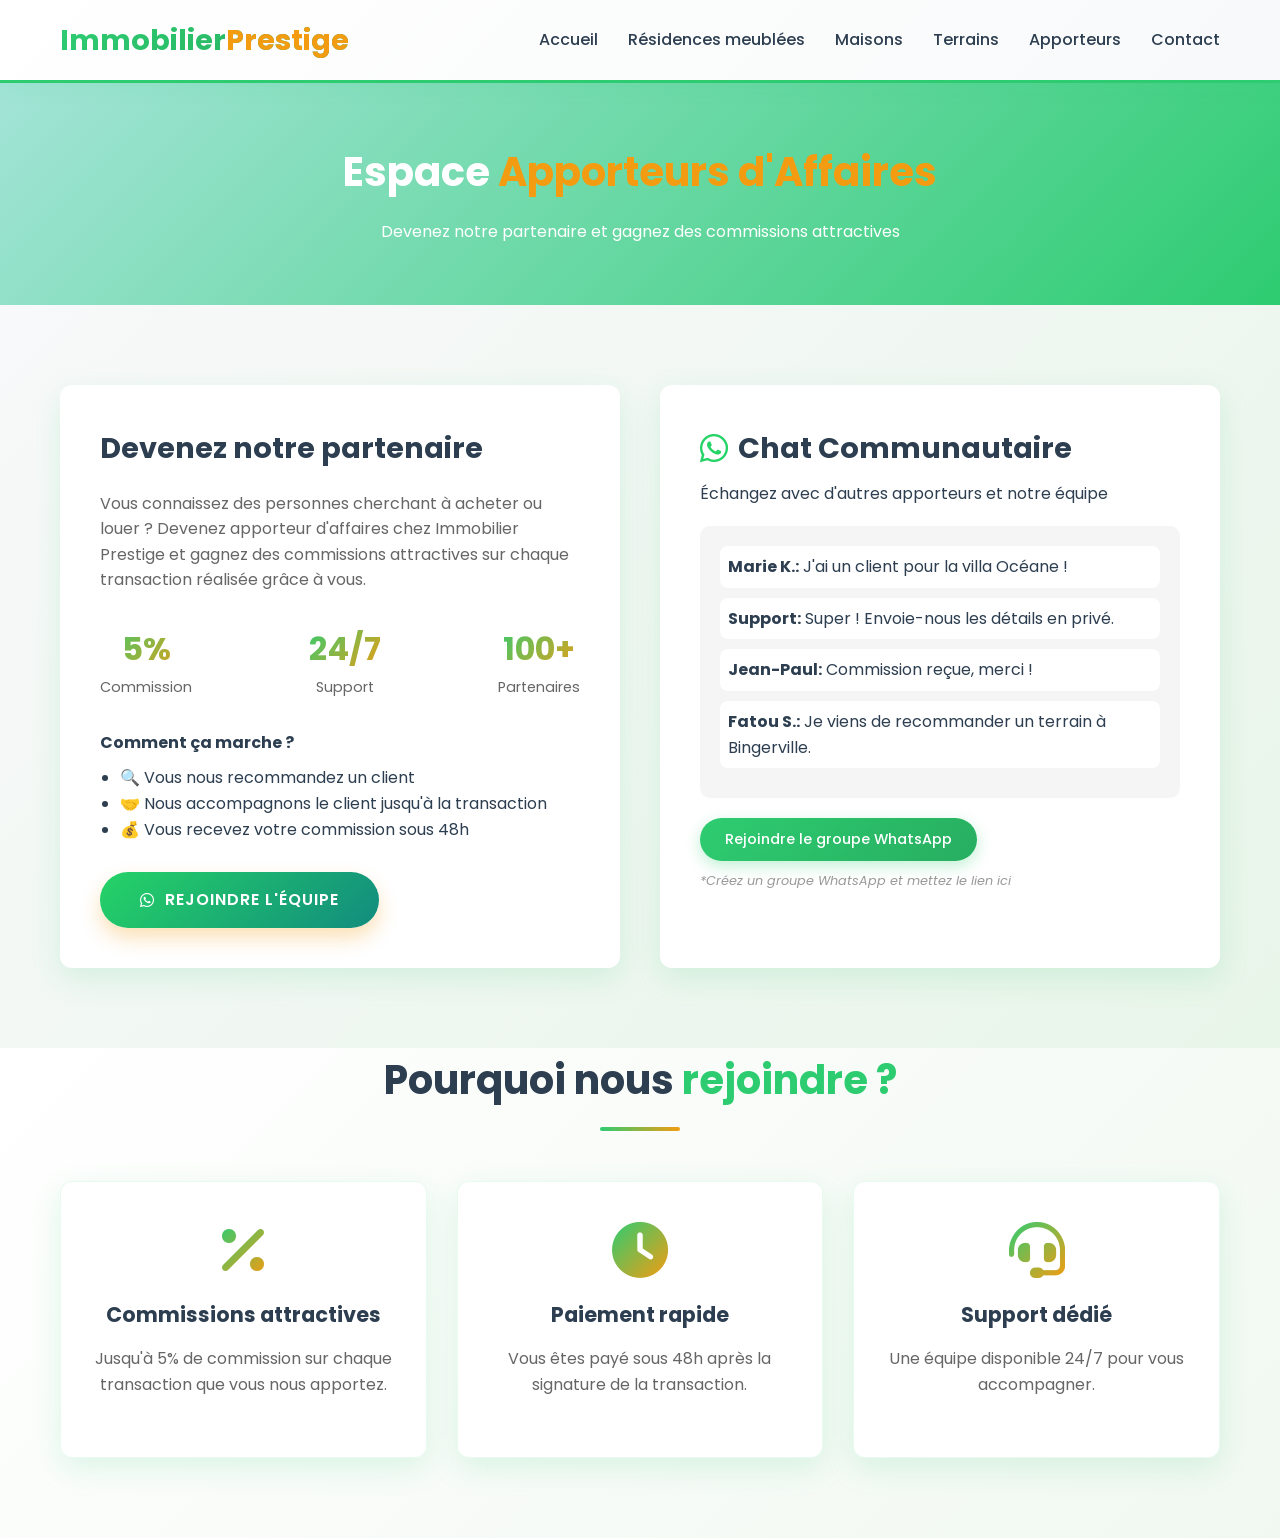
==== apporteurs.html @ 42602c22 "add all new change in github" ====
<!DOCTYPE html>
<html lang="fr">

<head>
    <meta charset="UTF-8">
    <meta name="viewport" content="width=device-width, initial-scale=1.0">
    <meta name="description"
        content="Devenez apporteur d'affaires chez Immobilier Prestige et gagnez des commissions attractives. Rejoignez notre réseau de partenaires.">
    <title>Apporteurs d'affaires - Immobilier Prestige</title>
    <link rel="stylesheet" href="style.css">
    <link href="https://fonts.googleapis.com/css2?family=Poppins:wght@300;400;500;600;700&display=swap"
        rel="stylesheet">
    <link rel="stylesheet" href="https://cdnjs.cloudflare.com/ajax/libs/font-awesome/6.0.0/css/all.min.css">
</head>

<body>
    <header>
        <div class="container">
            <div class="logo">
                <h1>Immobilier<span>Prestige</span></h1>
            </div>
            <nav>
                <ul>
                    <li><a href="index.html">Accueil</a></li>
                    <li><a href="residences.html">Résidences meublées</a></li>
                    <li><a href="maisons.html">Maisons</a></li>
                    <li><a href="terrains.html">Terrains</a></li>
                    <li><a href="apporteurs.html">Apporteurs</a></li>
                    <li><a href="contact.html">Contact</a></li>
                </ul>
            </nav>
            <div class="menu-toggle">
                <i class="fas fa-bars"></i>
            </div>
        </div>
    </header>

    <main>
        <!-- PAGE HEADER -->
        <section class="page-header">
            <div class="container">
                <h1>Espace <span>Apporteurs d'Affaires</span></h1>
                <p>Devenez notre partenaire et gagnez des commissions attractives</p>
            </div>
        </section>

        <!-- SECTION APPORTEURS -->
        <section class="business-section">
            <div class="container">
                <div class="business-content">
                    <div class="business-info">
                        <h3>Devenez notre partenaire</h3>
                        <p>Vous connaissez des personnes cherchant à acheter ou louer ? Devenez apporteur d'affaires
                            chez Immobilier Prestige et gagnez des commissions attractives sur chaque transaction
                            réalisée grâce à vous.</p>

                        <div class="stats-mini">
                            <div class="stat-mini">
                                <span class="stat-mini-number">5%</span>
                                <span class="stat-mini-label">Commission</span>
                            </div>
                            <div class="stat-mini">
                                <span class="stat-mini-number">24/7</span>
                                <span class="stat-mini-label">Support</span>
                            </div>
                            <div class="stat-mini">
                                <span class="stat-mini-number">100+</span>
                                <span class="stat-mini-label">Partenaires</span>
                            </div>
                        </div>

                        <h4 style="margin: 20px 0 10px;">Comment ça marche ?</h4>
                        <ul style="margin-bottom: 30px; padding-left: 20px;">
                            <li>🔍 Vous nous recommandez un client</li>
                            <li>🤝 Nous accompagnons le client jusqu'à la transaction</li>
                            <li>💰 Vous recevez votre commission sous 48h</li>
                        </ul>

                        <a href="https://wa.me/2250123456789?text=Bonjour%2C%20je%20souhaite%20devenir%20apporteur%20d'affaires%20chez%20Immobilier%20Prestige"
                            class="btn business-btn" target="_blank">
                            <i class="fab fa-whatsapp"></i> Rejoindre l'équipe
                        </a>
                    </div>

                    <div class="business-chat">
                        <h3><i class="fab fa-whatsapp"></i> Chat Communautaire</h3>
                        <p>Échangez avec d'autres apporteurs et notre équipe</p>
                        <div class="chat-preview">
                            <div class="chat-message">
                                <strong>Marie K.:</strong> J'ai un client pour la villa Océane !
                            </div>
                            <div class="chat-message">
                                <strong>Support:</strong> Super ! Envoie-nous les détails en privé.
                            </div>
                            <div class="chat-message">
                                <strong>Jean-Paul:</strong> Commission reçue, merci !
                            </div>
                            <div class="chat-message">
                                <strong>Fatou S.:</strong> Je viens de recommander un terrain à Bingerville.
                            </div>
                        </div>
                        <a href="https://chat.whatsapp.com/LIEN_DU_GROUPE" class="btn-small" target="_blank">
                            Rejoindre le groupe WhatsApp
                        </a>
                        <p class="chat-note">*Créez un groupe WhatsApp et mettez le lien ici</p>
                    </div>
                </div>
            </div>
        </section>

        <!-- SECTION POURQUOI NOUS REJOINDRE -->
        <section class="services" style="padding-top: 0;">
            <div class="container">
                <h2 class="section-title">Pourquoi nous <span>rejoindre ?</span></h2>
                <div class="services-grid">
                    <div class="service-card">
                        <i class="fas fa-percent"></i>
                        <h3>Commissions attractives</h3>
                        <p>Jusqu'à 5% de commission sur chaque transaction que vous nous apportez.</p>
                    </div>
                    <div class="service-card">
                        <i class="fas fa-clock"></i>
                        <h3>Paiement rapide</h3>
                        <p>Vous êtes payé sous 48h après la signature de la transaction.</p>
                    </div>
                    <div class="service-card">
                        <i class="fas fa-headset"></i>
                        <h3>Support dédié</h3>
                        <p>Une équipe disponible 24/7 pour vous accompagner.</p>
                    </div>
                </div>
            </div>
        </section>
---- style.css ----
/* ===== VARIABLES ===== */
:root {
    --primary-color: #2ecc71;
    --primary-dark: #27ae60;
    --primary-light: #a3e4d7;
    --secondary-color: #f39c12;
    --accent-color: #3498db;
    --text-dark: #2c3e50;
    --text-light: #ffffff;
    --gray-light: #ecf0f1;
    --gray: #bdc3c7;
    --shadow: 0 10px 30px rgba(46, 204, 113, 0.15);
    --shadow-hover: 0 15px 40px rgba(46, 204, 113, 0.25);
    --transition: all 0.3s cubic-bezier(0.25, 0.8, 0.25, 1);
    --border-radius: 12px;
    --border-radius-small: 8px;
}

/* ===== RESET ===== */
* {
    margin: 0;
    padding: 0;
    box-sizing: border-box;
}

body {
    font-family: 'Poppins', sans-serif;
    line-height: 1.6;
    color: var(--text-dark);
    background-color: #f9f9f9;
}

.container {
    max-width: 1200px;
    margin: 0 auto;
    padding: 0 20px;
}

/* ===== HEADER ===== */
header {
    background: linear-gradient(135deg, var(--text-light) 0%, #f8f9fa 100%);
    box-shadow: 0 2px 20px rgba(46, 204, 113, 0.1);
    position: fixed;
    width: 100%;
    top: 0;
    z-index: 1000;
    border-bottom: 3px solid var(--primary-color);
}

header .container {
    display: flex;
    justify-content: space-between;
    align-items: center;
    height: 80px;
}

.logo h1 {
    font-size: 1.8rem;
    font-weight: 700;
    background: linear-gradient(135deg, var(--primary-color) 0%, var(--primary-dark) 100%);
    -webkit-background-clip: text;
    background-clip: text;
    -webkit-text-fill-color: transparent;
    color: transparent;
}

.logo span {
    color: var(--secondary-color);
    background: none;
    -webkit-text-fill-color: var(--secondary-color);
}

nav ul {
    display: flex;
    list-style: none;
    gap: 30px;
}

nav a {
    text-decoration: none;
    color: var(--text-dark);
    font-weight: 500;
    transition: var(--transition);
    position: relative;
    padding: 5px 0;
}

nav a::after {
    content: '';
    position: absolute;
    bottom: 0;
    left: 0;
    width: 0;
    height: 2px;
    background: linear-gradient(90deg, var(--primary-color), var(--secondary-color));
    transition: var(--transition);
}

nav a:hover {
    color: var(--primary-color);
}

nav a:hover::after {
    width: 100%;
}

.menu-toggle {
    display: none;
    font-size: 1.5rem;
    cursor: pointer;
    color: var(--primary-color);
}

/* ===== PAGE HEADER ===== */
.page-header {
    background: linear-gradient(135deg, var(--primary-light), var(--primary-color));
    color: white;
    padding: 60px 0;
    text-align: center;
    margin-top: 80px;
}

.page-header h1 {
    font-size: 2.5rem;
    margin-bottom: 15px;
}

.page-header span {
    color: var(--secondary-color);
}

/* ===== HERO SECTION ===== */
.hero {
    background: linear-gradient(135deg, rgba(46, 204, 113, 0.9) 0%, rgba(39, 174, 96, 0.9) 100%), url('images/hero-bg.jpg');
    background-size: cover;
    background-position: center;
    background-attachment: fixed;
    height: 100vh;
    display: flex;
    align-items: center;
    text-align: center;
    color: var(--text-light);
    margin-top: 80px;
    position: relative;
    overflow: hidden;
}

.hero::before {
    content: '';
    position: absolute;
    top: 0;
    left: 0;
    right: 0;
    bottom: 0;
    background: url('data:image/svg+xml,<svg xmlns="http://www.w3.org/2000/svg" viewBox="0 0 100 100" opacity="0.1"><path d="M0 0 L100 100 M100 0 L0 100" stroke="white" stroke-width="1"/></svg>');
    animation: move 20s linear infinite;
}

@keyframes move {
    from {
        transform: translateX(-100%);
    }

    to {
        transform: translateX(100%);
    }
}

.hero-content {
    position: relative;
    z-index: 1;
    max-width: 800px;
    margin: 0 auto;
}

.hero-content h2 {
    font-size: 3.5rem;
    margin-bottom: 20px;
    text-shadow: 2px 2px 4px rgba(0, 0, 0, 0.2);
    animation: fadeInUp 1s ease;
}

.hero-content p {
    font-size: 1.3rem;
    margin-bottom: 30px;
    animation: fadeInUp 1s ease 0.2s both;
}

@keyframes fadeInUp {
    from {
        opacity: 0;
        transform: translateY(30px);
    }

    to {
        opacity: 1;
        transform: translateY(0);
    }
}

.btn {
    display: inline-block;
    padding: 15px 40px;
    background: linear-gradient(135deg, var(--secondary-color) 0%, #e67e22 100%);
    color: var(--text-light);
    text-decoration: none;
    border-radius: 50px;
    transition: var(--transition);
    border: none;
    cursor: pointer;
    font-weight: 600;
    text-transform: uppercase;
    letter-spacing: 1px;
    box-shadow: 0 10px 20px rgba(243, 156, 18, 0.3);
}

.btn:hover {
    background: linear-gradient(135deg, #e67e22 0%, var(--secondary-color) 100%);
    transform: translateY(-3px);
    box-shadow: 0 15px 30px rgba(243, 156, 18, 0.4);
}

.btn-small {
    display: inline-block;
    padding: 10px 25px;
    background: linear-gradient(135deg, var(--primary-color) 0%, var(--primary-dark) 100%);
    color: var(--text-light);
    text-decoration: none;
    border-radius: 25px;
    font-size: 0.9rem;
    transition: var(--transition);
    font-weight: 500;
    box-shadow: 0 5px 15px rgba(46, 204, 113, 0.3);
}

.btn-small:hover {
    background: linear-gradient(135deg, var(--primary-dark) 0%, var(--primary-color) 100%);
    transform: translateY(-2px);
    box-shadow: 0 8px 20px rgba(46, 204, 113, 0.4);
}

.text-center {
    text-align: center;
}

/* ===== SECTIONS ===== */
section {
    padding: 80px 0;
}

.section-title {
    text-align: center;
    font-size: 2.5rem;
    margin-bottom: 50px;
    position: relative;
    color: var(--text-dark);
    font-weight: 700;
}

.section-title span {
    color: var(--primary-color);
}

.section-title::after {
    content: '';
    display: block;
    width: 80px;
    height: 4px;
    background: linear-gradient(90deg, var(--primary-color), var(--secondary-color));
    margin: 15px auto 0;
    border-radius: 2px;
}

/* ===== SERVICES ===== */
.services {
    background: linear-gradient(135deg, var(--text-light) 0%, #f1f8f1 100%);
}

.services-grid {
    display: grid;
    grid-template-columns: repeat(3, 1fr);
    gap: 30px;
}

.service-card {
    background: linear-gradient(135deg, var(--text-light) 0%, #ffffff 100%);
    padding: 40px 30px;
    text-align: center;
    border-radius: var(--border-radius);
    box-shadow: var(--shadow);
    transition: var(--transition);
    position: relative;
    overflow: hidden;
    border: 1px solid rgba(46, 204, 113, 0.1);
}

.service-card::before {
    content: '';
    position: absolute;
    top: 0;
    left: 0;
    right: 0;
    height: 5px;
    background: linear-gradient(90deg, var(--primary-color), var(--secondary-color));
    transform: scaleX(0);
    transition: var(--transition);
}

.service-card:hover {
    transform: translateY(-15px);
    box-shadow: var(--shadow-hover);
}

.service-card:hover::before {
    transform: scaleX(1);
}

.service-card i {
    font-size: 3.5rem;
    background: linear-gradient(135deg, var(--primary-color), var(--secondary-color));
    -webkit-background-clip: text;
    background-clip: text;
    -webkit-text-fill-color: transparent;
    color: transparent;
    margin-bottom: 20px;
    animation: pulse 2s infinite;
}

@keyframes pulse {
    0% {
        transform: scale(1);
    }

    50% {
        transform: scale(1.05);
    }

    100% {
        transform: scale(1);
    }
}

.service-card h3 {
    margin-bottom: 15px;
    color: var(--text-dark);
    font-size: 1.3rem;
}

.service-card p {
    color: #666;
    margin-bottom: 20px;
}

/* ===== PROPERTIES ===== */
.properties-grid {
    display: grid;
    grid-template-columns: repeat(3, 1fr);
    gap: 30px;
}

.property-card {
    background: linear-gradient(135deg, var(--text-light) 0%, #ffffff 100%);
    border-radius: var(--border-radius);
    overflow: hidden;
    box-shadow: var(--shadow);
    transition: var(--transition);
    position: relative;
    border: 1px solid rgba(46, 204, 113, 0.1);
}

.property-card:hover {
    transform: translateY(-10px);
    box-shadow: var(--shadow-hover);
}

.property-card img {
    width: 100%;
    height: 220px;
    object-fit: cover;
    transition: var(--transition);
}

.property-card:hover img {
    transform: scale(1.05);
}

.property-badge {
    position: absolute;
    top: 15px;
    right: 15px;
    background: linear-gradient(135deg, var(--secondary-color), #e67e22);
    color: var(--text-light);
    padding: 5px 15px;
    border-radius: 25px;
    font-size: 0.9rem;
    font-weight: 600;
    z-index: 1;
}

.property-info {
    padding: 25px;
    position: relative;
}

.property-info h3 {
    margin-bottom: 10px;
    color: var(--text-dark);
    font-size: 1.3rem;
    font-weight: 600;
}

.property-info .location {
    color: var(--primary-color);
    margin-bottom: 10px;
    font-size: 0.95rem;
}

.property-info .location i {
    margin-right: 5px;
}

.property-info .price {
    font-size: 1.5rem;
    font-weight: 700;
    background: linear-gradient(135deg, var(--primary-color), var(--primary-dark));
    -webkit-background-clip: text;
    background-clip: text;
    -webkit-text-fill-color: transparent;
    color: transparent;
    margin-bottom: 10px;
}

.property-info .price span {
    font-size: 0.9rem;
    color: var(--text-dark);
    background: none;
    -webkit-text-fill-color: var(--text-dark);
}

.property-info .description {
    margin-bottom: 20px;
    color: #666;
    font-size: 0.95rem;
}

/* Bouton de réservation */
.btn-reservation {
    background: linear-gradient(135deg, var(--primary-color), var(--primary-dark));
    color: white;
    border: none;
    padding: 10px 20px;
    border-radius: 5px;
    cursor: pointer;
    font-weight: 600;
    margin-bottom: 10px;
    width: 100%;
    transition: var(--transition);
    display: flex;
    align-items: center;
    justify-content: center;
    gap: 8px;
}

.btn-reservation:hover {
    background: linear-gradient(135deg, var(--primary-dark), var(--primary-color));
    transform: translateY(-2px);
}

/* ===== BUSINESS SECTION ===== */
.business-section {
    background: linear-gradient(135deg, #f8f9fa 0%, #e8f5e9 100%);
    padding: 80px 0;
}

.business-content {
    display: grid;
    grid-template-columns: 1fr 1fr;
    gap: 40px;
}

.business-info {
    background: white;
    padding: 40px;
    border-radius: var(--border-radius);
    box-shadow: var(--shadow);
}

.business-info h3 {
    font-size: 1.8rem;
    margin-bottom: 20px;
    color: var(--text-dark);
}

.business-info p {
    margin-bottom: 30px;
    color: #666;
}

.stats-mini {
    display: flex;
    justify-content: space-between;
    margin: 30px 0;
}

.stat-mini {
    text-align: center;
}

.stat-mini-number {
    display: block;
    font-size: 2rem;
    font-weight: 700;
    background: linear-gradient(135deg, var(--primary-color), var(--secondary-color));
    -webkit-background-clip: text;
    background-clip: text;
    -webkit-text-fill-color: transparent;
    color: transparent;
}

.stat-mini-label {
    font-size: 0.9rem;
    color: #666;
}

.business-btn {
    display: inline-flex;
    align-items: center;
    gap: 10px;
    background: linear-gradient(135deg, #25D366, #128C7E);
}

.business-btn:hover {
    background: linear-gradient(135deg, #128C7E, #25D366);
}

.business-chat {
    background: white;
    padding: 40px;
    border-radius: var(--border-radius);
    box-shadow: var(--shadow);
}

.business-chat h3 {
    font-size: 1.8rem;
    margin-bottom: 10px;
    color: var(--text-dark);
    display: flex;
    align-items: center;
    gap: 10px;
}

.business-chat h3 i {
    color: #25D366;
    font-size: 2rem;
}

.chat-preview {
    background: #f5f5f5;
    border-radius: 10px;
    padding: 20px;
    margin: 20px 0;
}

.chat-message {
    margin-bottom: 10px;
    padding: 8px;
    background: white;
    border-radius: 8px;
}

.chat-note {
    font-size: 0.8rem;
    color: #999;
    margin-top: 10px;
    font-style: italic;
}

/* ===== CONTACT ===== */
.contact-section {
    background: linear-gradient(135deg, var(--primary-light) 0%, #d5f0e8 100%);
    padding: 80px 0;
    margin-top: 80px;
}

.contact-content {
    display: grid;
    grid-template-columns: 1fr 1fr;
    gap: 50px;
}

.contact-info {
    background: linear-gradient(135deg, var(--text-light) 0%, #ffffff 100%);
    padding: 40px;
    border-radius: var(--border-radius);
    box-shadow: var(--shadow);
    border: 1px solid rgba(46, 204, 113, 0.1);
}

.contact-info h3 {
    font-size: 1.8rem;
    margin-bottom: 25px;
    color: var(--text-dark);
    position: relative;
    display: inline-block;
}

.contact-info h3::after {
    content: '';
    position: absolute;
    bottom: -10px;
    left: 0;
    width: 60px;
    height: 3px;
    background: linear-gradient(90deg, var(--primary-color), var(--secondary-color));
    border-radius: 2px;
}

.contact-info p {
    margin-bottom: 20px;
    display: flex;
    align-items: center;
    gap: 15px;
    color: var(--text-dark);
}

.contact-info i {
    width: 40px;
    height: 40px;
    background: linear-gradient(135deg, var(--primary-light), #e8f5e9);
    color: var(--primary-color);
    border-radius: 50%;
    display: flex;
    align-items: center;
    justify-content: center;
    font-size: 1.2rem;
}

.social-media {
    margin-top: 30px;
    display: flex;
    gap: 15px;
}

.social-media a {
    display: flex;
    align-items: center;
    justify-content: center;
    width: 45px;
    height: 45px;
    background: linear-gradient(135deg, var(--primary-color), var(--primary-dark));
    color: var(--text-light);
    border-radius: 50%;
    transition: var(--transition);
    box-shadow: 0 5px 15px rgba(46, 204, 113, 0.3);
}

.social-media a:hover {
    background: linear-gradient(135deg, var(--secondary-color), #e67e22);
    transform: translateY(-5px) scale(1.1);
}

.contact-form {
    background: linear-gradient(135deg, var(--text-light) 0%, #ffffff 100%);
    padding: 40px;
    border-radius: var(--border-radius);
    box-shadow: var(--shadow);
    border: 1px solid rgba(46, 204, 113, 0.1);
}

.contact-form .form-group {
    margin-bottom: 20px;
}

.contact-form input,
.contact-form select,
.contact-form textarea {
    width: 100%;
    padding: 15px;
    border: 2px solid transparent;
    border-radius: var(--border-radius-small);
    font-family: inherit;
    background: linear-gradient(135deg, #f8f9fa 0%, #e9ecef 100%);
    transition: var(--transition);
}

.contact-form input:focus,
.contact-form select:focus,
.contact-form textarea:focus {
    outline: none;
    border-color: var(--primary-color);
    background: var(--text-light);
    box-shadow: 0 0 0 4px rgba(46, 204, 113, 0.1);
}

.contact-form button {
    width: 100%;
}

/* ===== FOOTER ===== */
footer {
    background: linear-gradient(135deg, #2c3e50 0%, #1a2632 100%);
    color: var(--text-light);
    padding: 80px 0 20px;
    position: relative;
}

footer::before {
    content: '';
    position: absolute;
    top: 0;
    left: 0;
    right: 0;
    height: 5px;
    background: linear-gradient(90deg, var(--primary-color), var(--secondary-color));
}

.footer-content {
    display: grid;
    grid-template-columns: 2fr 1fr 1.5fr;
    gap: 50px;
    margin-bottom: 50px;
}

.footer-about h3,
.footer-links h3,
.footer-newsletter h3 {
    margin-bottom: 25px;
    font-size: 1.3rem;
    position: relative;
    display: inline-block;
}

.footer-about h3::after,
.footer-links h3::after,
.footer-newsletter h3::after {
    content: '';
    position: absolute;
    bottom: -8px;
    left: 0;
    width: 40px;
    height: 2px;
    background: linear-gradient(90deg, var(--primary-color), var(--secondary-color));
    border-radius: 1px;
}

.footer-links ul {
    list-style: none;
}

.footer-links li {
    margin-bottom: 12px;
}

.footer-links a {
    color: var(--gray);
    text-decoration: none;
    transition: var(--transition);
    display: inline-block;
}

.footer-links a:hover {
    color: var(--primary-color);
    transform: translateX(5px);
}

.footer-newsletter form {
    display: flex;
    margin-top: 20px;
}

.footer-newsletter input {
    flex: 1;
    padding: 12px;
    border: none;
    border-radius: 25px 0 0 25px;
    background: rgba(255, 255, 255, 0.1);
    color: var(--text-light);
}

.footer-newsletter input::placeholder {
    color: rgba(255, 255, 255, 0.5);
}

.footer-newsletter button {
    padding: 12px 20px;
    background: linear-gradient(135deg, var(--primary-color), var(--primary-dark));
    color: var(--text-light);
    border: none;
    border-radius: 0 25px 25px 0;
    cursor: pointer;
    transition: var(--transition);
}

.footer-newsletter button:hover {
    background: linear-gradient(135deg, var(--secondary-color), #e67e22);
}

.footer-bottom {
    text-align: center;
    padding-top: 30px;
    border-top: 1px solid rgba(255, 255, 255, 0.1);
    color: var(--gray);
    font-size: 0.95rem;
}

/* ===== BOUTON WHATSAPP FLOTTANT ===== */
.whatsapp-float {
    position: fixed;
    bottom: 30px;
    right: 30px;
    background: linear-gradient(135deg, #25D366, #128C7E);
    color: white;
    padding: 15px 25px;
    border-radius: 50px;
    text-decoration: none;
    display: flex;
    align-items: center;
    gap: 10px;
    box-shadow: 0 10px 25px rgba(37, 211, 102, 0.4);
    z-index: 1000;
    transition: var(--transition);
    font-weight: 600;
}

.whatsapp-float i {
    font-size: 1.8rem;
}

.whatsapp-float:hover {
    transform: translateY(-5px) scale(1.05);
    box-shadow: 0 15px 35px rgba(37, 211, 102, 0.6);
    background: linear-gradient(135deg, #128C7E, #25D366);
}

/* ===== MODAL DE PAIEMENT ===== */
.modal {
    display: none;
    position: fixed;
    z-index: 2000;
    left: 0;
    top: 0;
    width: 100%;
    height: 100%;
    background-color: rgba(0, 0, 0, 0.5);
    overflow: auto;
}

.modal-content {
    background: white;
    margin: 5% auto;
    padding: 40px;
    border-radius: var(--border-radius);
    max-width: 600px;
    position: relative;
    animation: slideDown 0.3s ease;
}

@keyframes slideDown {
    from {
        transform: translateY(-50px);
        opacity: 0;
    }

    to {
        transform: translateY(0);
        opacity: 1;
    }
}

.close-modal {
    position: absolute;
    right: 25px;
    top: 15px;
    font-size: 2rem;
    cursor: pointer;
    color: #999;
    transition: var(--transition);
}

.close-modal:hover {
    color: var(--primary-color);
}

.modal-dates {
    display: grid;
    grid-template-columns: 1fr 1fr;
    gap: 15px;
    margin: 20px 0;
}

.modal-price-breakdown {
    background: #f5f5f5;
    padding: 20px;
    border-radius: 8px;
    margin: 20px 0;
}

.total-price {
    font-size: 1.3rem;
    font-weight: 700;
    color: var(--primary-color);
    margin-top: 10px;
    padding-top: 10px;
    border-top: 1px solid #ddd;
}

.payment-options {
    display: grid;
    grid-template-columns: repeat(2, 1fr);
    gap: 10px;
    margin: 15px 0;
}

.payment-option {
    display: flex;
    align-items: center;
    gap: 10px;
    padding: 10px;
    border: 2px solid #eee;
    border-radius: 8px;
    cursor: pointer;
    transition: var(--transition);
}

.payment-option:hover {
    border-color: var(--primary-color);
}

.payment-option input[type="radio"] {
    accent-color: var(--primary-color);
}

.payment-option img {
    width: 30px;
    height: 30px;
    object-fit: contain;
}

.payment-note {
    font-size: 0.85rem;
    color: #666;
    margin-top: 15px;
    text-align: center;
}

.payment-note i {
    color: var(--primary-color);
}

.whatsapp-confirmation {
    text-align: center;
    padding: 30px;
    background: #d4edda;
    border-radius: 8px;
    color: #155724;
    font-weight: 600;
}

/* ===== RESPONSIVE ===== */
@media (max-width: 968px) {

    .services-grid,
    .properties-grid {
        grid-template-columns: repeat(2, 1fr);
    }

    .footer-content {
        grid-template-columns: 1fr 1fr;
        gap: 40px;
    }
}

@media (max-width: 768px) {
    nav ul {
        display: none;
        position: absolute;
        top: 80px;
        left: 0;
        right: 0;
        background: var(--text-light);
        flex-direction: column;
        padding: 20px;
        box-shadow: 0 10px 20px rgba(0, 0, 0, 0.1);
        text-align: center;
    }

    nav ul.active {
        display: flex;
    }

    .menu-toggle {
        display: block;
    }

    .hero-content h2 {
        font-size: 2.2rem;
    }

    .hero-content p {
        font-size: 1.1rem;
    }

    .services-grid,
    .properties-grid,
    .contact-content,
    .business-content {
        grid-template-columns: 1fr;
    }

    .section-title {
        font-size: 2rem;
    }

    .footer-content {
        grid-template-columns: 1fr;
        text-align: center;
    }

    .footer-about h3::after,
    .footer-links h3::after,
    .footer-newsletter h3::after {
        left: 50%;
        transform: translateX(-50%);
    }

    .footer-newsletter form {
        max-width: 300px;
        margin: 20px auto 0;
    }

    .whatsapp-float span {
        display: none;
    }

    .whatsapp-float {
        padding: 15px;
        border-radius: 50%;
        bottom: 20px;
        right: 20px;
    }

    .whatsapp-float i {
        font-size: 2rem;
        margin: 0;
    }

    .modal-dates {
        grid-template-columns: 1fr;
    }

    .payment-options {
        grid-template-columns: 1fr;
    }
}

@media (max-width: 480px) {
    section {
        padding: 60px 0;
    }

    .hero-content h2 {
        font-size: 1.8rem;
    }

    .btn {
        padding: 12px 30px;
        font-size: 0.9rem;
    }

    .contact-info,
    .contact-form,
    .business-info,
    .business-chat,
    .modal-content {
        padding: 25px;
    }
}
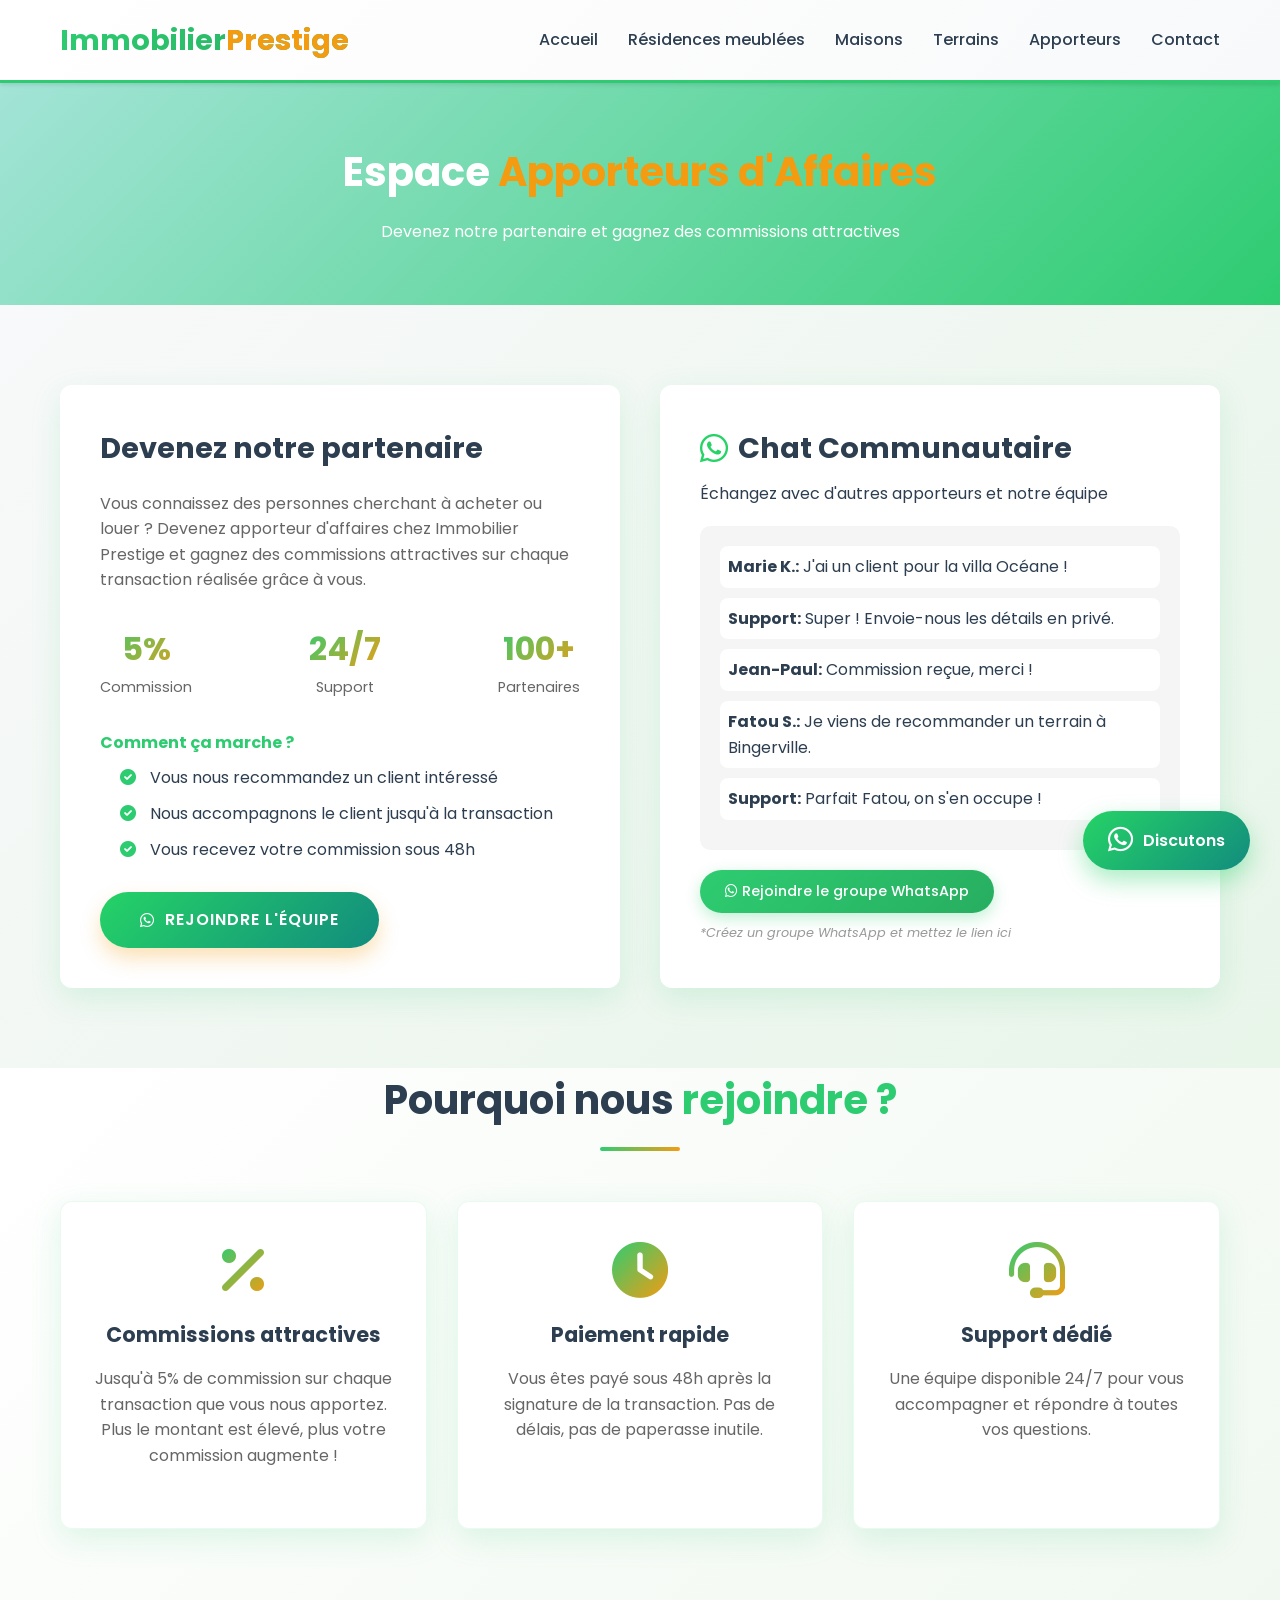
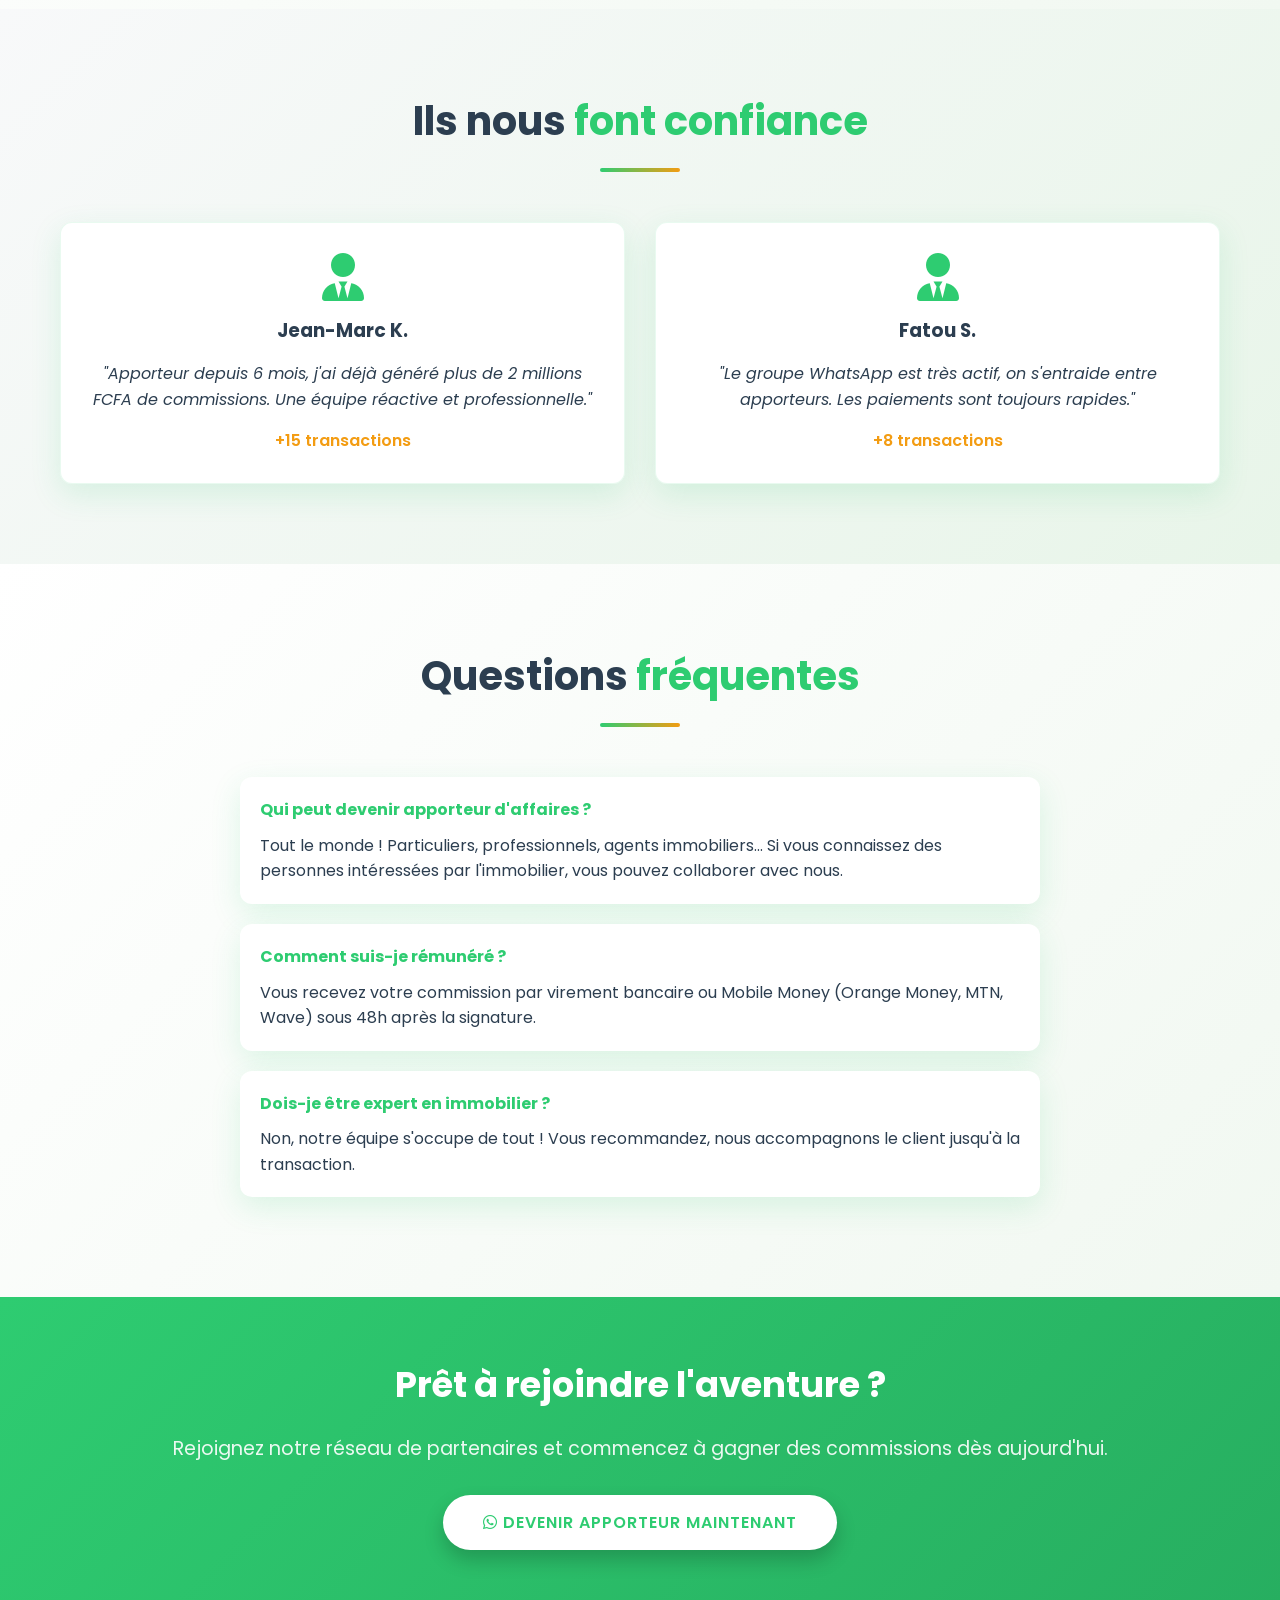
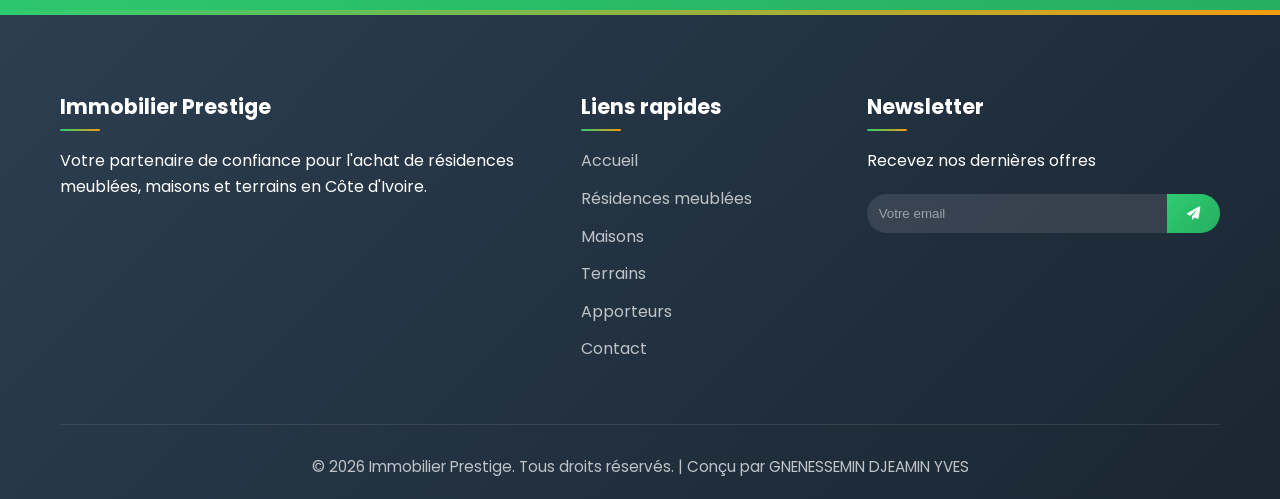
==== commit 6641b1e5: "add new changes in github" ====
--- a/apporteurs.html
+++ b/apporteurs.html
@@ -5,7 +5,7 @@
     <meta charset="UTF-8">
     <meta name="viewport" content="width=device-width, initial-scale=1.0">
     <meta name="description"
-        content="Devenez apporteur d'affaires chez Immobilier Prestige et gagnez des commissions attractives. Rejoignez notre réseau de partenaires.">
+        content="Devenez apporteur d'affaires chez Immobilier Prestige et gagnez des commissions attractives. Rejoignez notre réseau de partenaires immobiliers en Côte d'Ivoire.">
     <title>Apporteurs d'affaires - Immobilier Prestige</title>
     <link rel="stylesheet" href="style.css">
     <link href="https://fonts.googleapis.com/css2?family=Poppins:wght@300;400;500;600;700&display=swap"
@@ -69,11 +69,17 @@
                             </div>
                         </div>
 
-                        <h4 style="margin: 20px 0 10px;">Comment ça marche ?</h4>
-                        <ul style="margin-bottom: 30px; padding-left: 20px;">
-                            <li>🔍 Vous nous recommandez un client</li>
-                            <li>🤝 Nous accompagnons le client jusqu'à la transaction</li>
-                            <li>💰 Vous recevez votre commission sous 48h</li>
+                        <h4 style="margin: 20px 0 10px; color: var(--primary-color);">Comment ça marche ?</h4>
+                        <ul style="margin-bottom: 30px; padding-left: 20px; list-style-type: none;">
+                            <li style="margin-bottom: 10px;"><i class="fas fa-check-circle"
+                                    style="color: var(--primary-color); margin-right: 10px;"></i> Vous nous recommandez
+                                un client intéressé</li>
+                            <li style="margin-bottom: 10px;"><i class="fas fa-check-circle"
+                                    style="color: var(--primary-color); margin-right: 10px;"></i> Nous accompagnons le
+                                client jusqu'à la transaction</li>
+                            <li style="margin-bottom: 10px;"><i class="fas fa-check-circle"
+                                    style="color: var(--primary-color); margin-right: 10px;"></i> Vous recevez votre
+                                commission sous 48h</li>
                         </ul>
 
                         <a href="https://wa.me/2250123456789?text=Bonjour%2C%20je%20souhaite%20devenir%20apporteur%20d'affaires%20chez%20Immobilier%20Prestige"
@@ -98,9 +104,12 @@
                             <div class="chat-message">
                                 <strong>Fatou S.:</strong> Je viens de recommander un terrain à Bingerville.
                             </div>
+                            <div class="chat-message">
+                                <strong>Support:</strong> Parfait Fatou, on s'en occupe !
+                            </div>
                         </div>
                         <a href="https://chat.whatsapp.com/LIEN_DU_GROUPE" class="btn-small" target="_blank">
-                            Rejoindre le groupe WhatsApp
+                            <i class="fab fa-whatsapp"></i> Rejoindre le groupe WhatsApp
                         </a>
                         <p class="chat-note">*Créez un groupe WhatsApp et mettez le lien ici</p>
                     </div>
@@ -116,18 +125,135 @@
                     <div class="service-card">
                         <i class="fas fa-percent"></i>
                         <h3>Commissions attractives</h3>
-                        <p>Jusqu'à 5% de commission sur chaque transaction que vous nous apportez.</p>
+                        <p>Jusqu'à 5% de commission sur chaque transaction que vous nous apportez. Plus le montant est
+                            élevé, plus votre commission augmente !</p>
                     </div>
                     <div class="service-card">
                         <i class="fas fa-clock"></i>
                         <h3>Paiement rapide</h3>
-                        <p>Vous êtes payé sous 48h après la signature de la transaction.</p>
+                        <p>Vous êtes payé sous 48h après la signature de la transaction. Pas de délais, pas de paperasse
+                            inutile.</p>
                     </div>
                     <div class="service-card">
                         <i class="fas fa-headset"></i>
                         <h3>Support dédié</h3>
-                        <p>Une équipe disponible 24/7 pour vous accompagner.</p>
-                    </div>
-                </div>
-            </div>
-        </section>+                        <p>Une équipe disponible 24/7 pour vous accompagner et répondre à toutes vos questions.</p>
+                    </div>
+                </div>
+            </div>
+        </section>
+
+        <!-- SECTION TÉMOIGNAGES -->
+        <section class="properties" style="background: linear-gradient(135deg, #f8f9fa 0%, #e8f5e9 100%);">
+            <div class="container">
+                <h2 class="section-title">Ils nous <span>font confiance</span></h2>
+                <div class="properties-grid" style="grid-template-columns: repeat(2, 1fr);">
+                    <div class="property-card" style="padding: 30px; text-align: center;">
+                        <i class="fas fa-user-tie"
+                            style="font-size: 3rem; color: var(--primary-color); margin-bottom: 15px;"></i>
+                        <h3>Jean-Marc K.</h3>
+                        <p style="font-style: italic; margin: 15px 0;">"Apporteur depuis 6 mois, j'ai déjà généré plus
+                            de 2 millions FCFA de commissions. Une équipe réactive et professionnelle."</p>
+                        <p style="color: var(--secondary-color); font-weight: 600;">+15 transactions</p>
+                    </div>
+                    <div class="property-card" style="padding: 30px; text-align: center;">
+                        <i class="fas fa-user-tie"
+                            style="font-size: 3rem; color: var(--primary-color); margin-bottom: 15px;"></i>
+                        <h3>Fatou S.</h3>
+                        <p style="font-style: italic; margin: 15px 0;">"Le groupe WhatsApp est très actif, on s'entraide
+                            entre apporteurs. Les paiements sont toujours rapides."</p>
+                        <p style="color: var(--secondary-color); font-weight: 600;">+8 transactions</p>
+                    </div>
+                </div>
+            </div>
+        </section>
+
+        <!-- SECTION FAQ SIMPLE -->
+        <section class="services">
+            <div class="container">
+                <h2 class="section-title">Questions <span>fréquentes</span></h2>
+                <div style="max-width: 800px; margin: 0 auto;">
+                    <div
+                        style="margin-bottom: 20px; padding: 20px; background: white; border-radius: var(--border-radius); box-shadow: var(--shadow);">
+                        <h4 style="color: var(--primary-color); margin-bottom: 10px;">Qui peut devenir apporteur
+                            d'affaires ?</h4>
+                        <p>Tout le monde ! Particuliers, professionnels, agents immobiliers... Si vous connaissez des
+                            personnes intéressées par l'immobilier, vous pouvez collaborer avec nous.</p>
+                    </div>
+                    <div
+                        style="margin-bottom: 20px; padding: 20px; background: white; border-radius: var(--border-radius); box-shadow: var(--shadow);">
+                        <h4 style="color: var(--primary-color); margin-bottom: 10px;">Comment suis-je rémunéré ?</h4>
+                        <p>Vous recevez votre commission par virement bancaire ou Mobile Money (Orange Money, MTN, Wave)
+                            sous 48h après la signature.</p>
+                    </div>
+                    <div
+                        style="margin-bottom: 20px; padding: 20px; background: white; border-radius: var(--border-radius); box-shadow: var(--shadow);">
+                        <h4 style="color: var(--primary-color); margin-bottom: 10px;">Dois-je être expert en immobilier
+                            ?</h4>
+                        <p>Non, notre équipe s'occupe de tout ! Vous recommandez, nous accompagnons le client jusqu'à la
+                            transaction.</p>
+                    </div>
+                </div>
+            </div>
+        </section>
+
+        <!-- SECTION APPEL À L'ACTION -->
+        <section
+            style="background: linear-gradient(135deg, var(--primary-color), var(--primary-dark)); color: white; text-align: center; padding: 60px 0;">
+            <div class="container">
+                <h2 style="font-size: 2.2rem; margin-bottom: 20px;">Prêt à rejoindre l'aventure ?</h2>
+                <p style="font-size: 1.2rem; margin-bottom: 30px; opacity: 0.9;">Rejoignez notre réseau de partenaires
+                    et commencez à gagner des commissions dès aujourd'hui.</p>
+                <a href="https://wa.me/2250123456789?text=Bonjour%2C%20je%20souhaite%20devenir%20apporteur%20d'affaires%20chez%20Immobilier%20Prestige"
+                    class="btn" target="_blank"
+                    style="background: white; color: var(--primary-color); box-shadow: 0 10px 20px rgba(0,0,0,0.2);">
+                    <i class="fab fa-whatsapp"></i> Devenir apporteur maintenant
+                </a>
+            </div>
+        </section>
+    </main>
+
+    <footer>
+        <div class="container">
+            <div class="footer-content">
+                <div class="footer-about">
+                    <h3>Immobilier Prestige</h3>
+                    <p>Votre partenaire de confiance pour l'achat de résidences meublées, maisons et terrains en Côte
+                        d'Ivoire.</p>
+                </div>
+                <div class="footer-links">
+                    <h3>Liens rapides</h3>
+                    <ul>
+                        <li><a href="index.html">Accueil</a></li>
+                        <li><a href="residences.html">Résidences meublées</a></li>
+                        <li><a href="maisons.html">Maisons</a></li>
+                        <li><a href="terrains.html">Terrains</a></li>
+                        <li><a href="apporteurs.html">Apporteurs</a></li>
+                        <li><a href="contact.html">Contact</a></li>
+                    </ul>
+                </div>
+                <div class="footer-newsletter">
+                    <h3>Newsletter</h3>
+                    <p>Recevez nos dernières offres</p>
+                    <form action="#">
+                        <input type="email" placeholder="Votre email">
+                        <button type="submit"><i class="fas fa-paper-plane"></i></button>
+                    </form>
+                </div>
+            </div>
+            <div class="footer-bottom">
+                <p>&copy; 2026 Immobilier Prestige. Tous droits réservés. | Conçu par GNENESSEMIN DJEAMIN YVES</p>
+            </div>
+        </div>
+    </footer>
+
+    <!-- BOUTON WHATSAPP FLOTTANT -->
+    <a href="https://wa.me/2250123456789?text=Bonjour%20Immobilier%20Prestige" class="whatsapp-float" target="_blank">
+        <i class="fab fa-whatsapp"></i>
+        <span>Discutons</span>
+    </a>
+
+    <script src="script.js"></script>
+</body>
+
+</html>
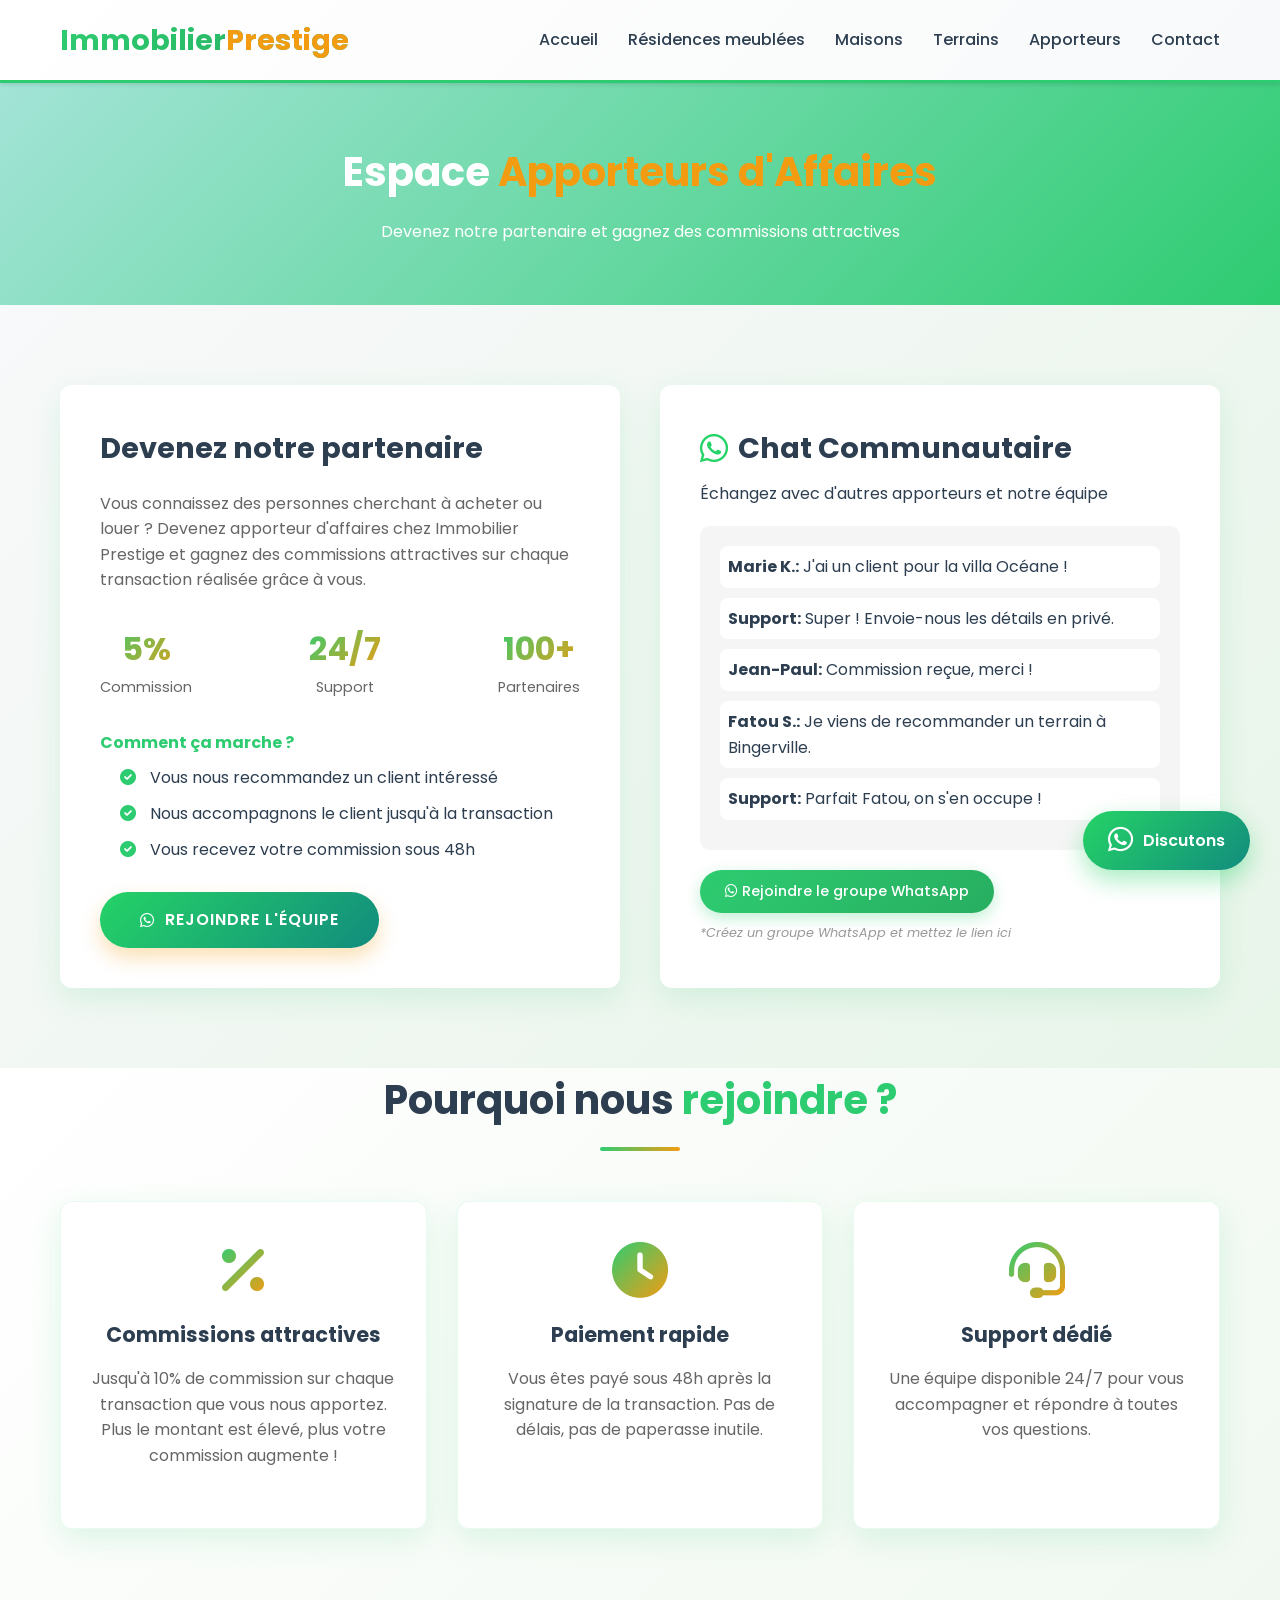
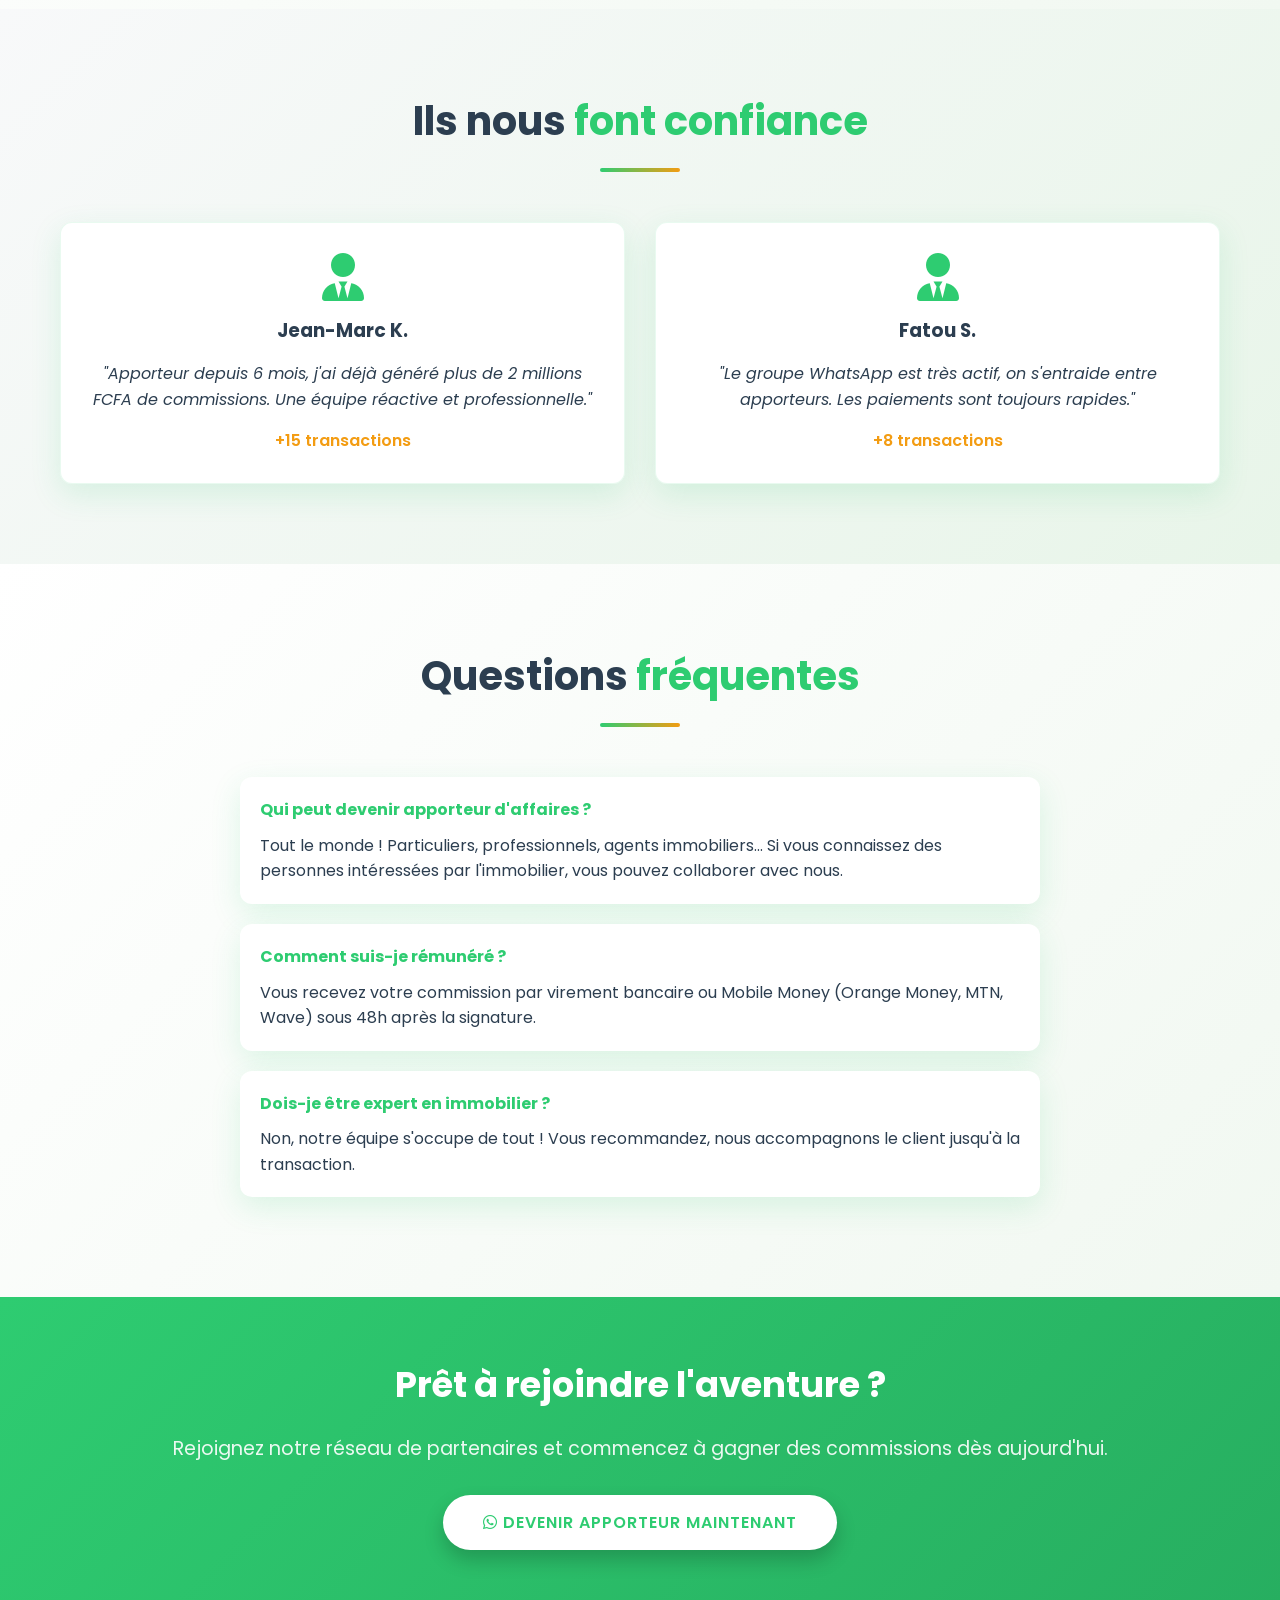
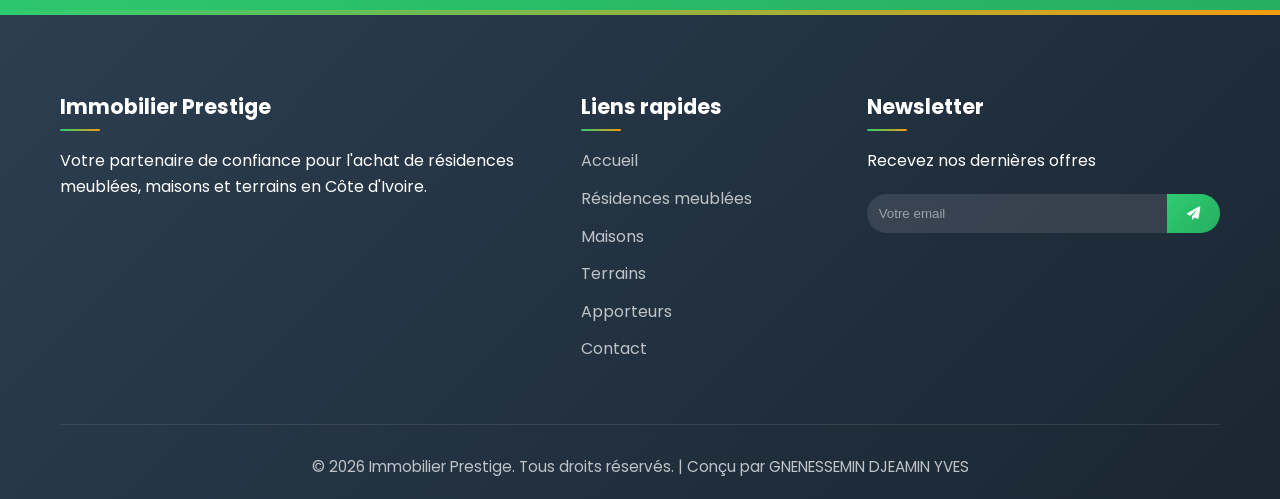
==== commit 2decda6f: "add in github page" ====
--- a/apporteurs.html
+++ b/apporteurs.html
@@ -125,7 +125,7 @@
                     <div class="service-card">
                         <i class="fas fa-percent"></i>
                         <h3>Commissions attractives</h3>
-                        <p>Jusqu'à 5% de commission sur chaque transaction que vous nous apportez. Plus le montant est
+                        <p>Jusqu'à 10% de commission sur chaque transaction que vous nous apportez. Plus le montant est
                             élevé, plus votre commission augmente !</p>
                     </div>
                     <div class="service-card">
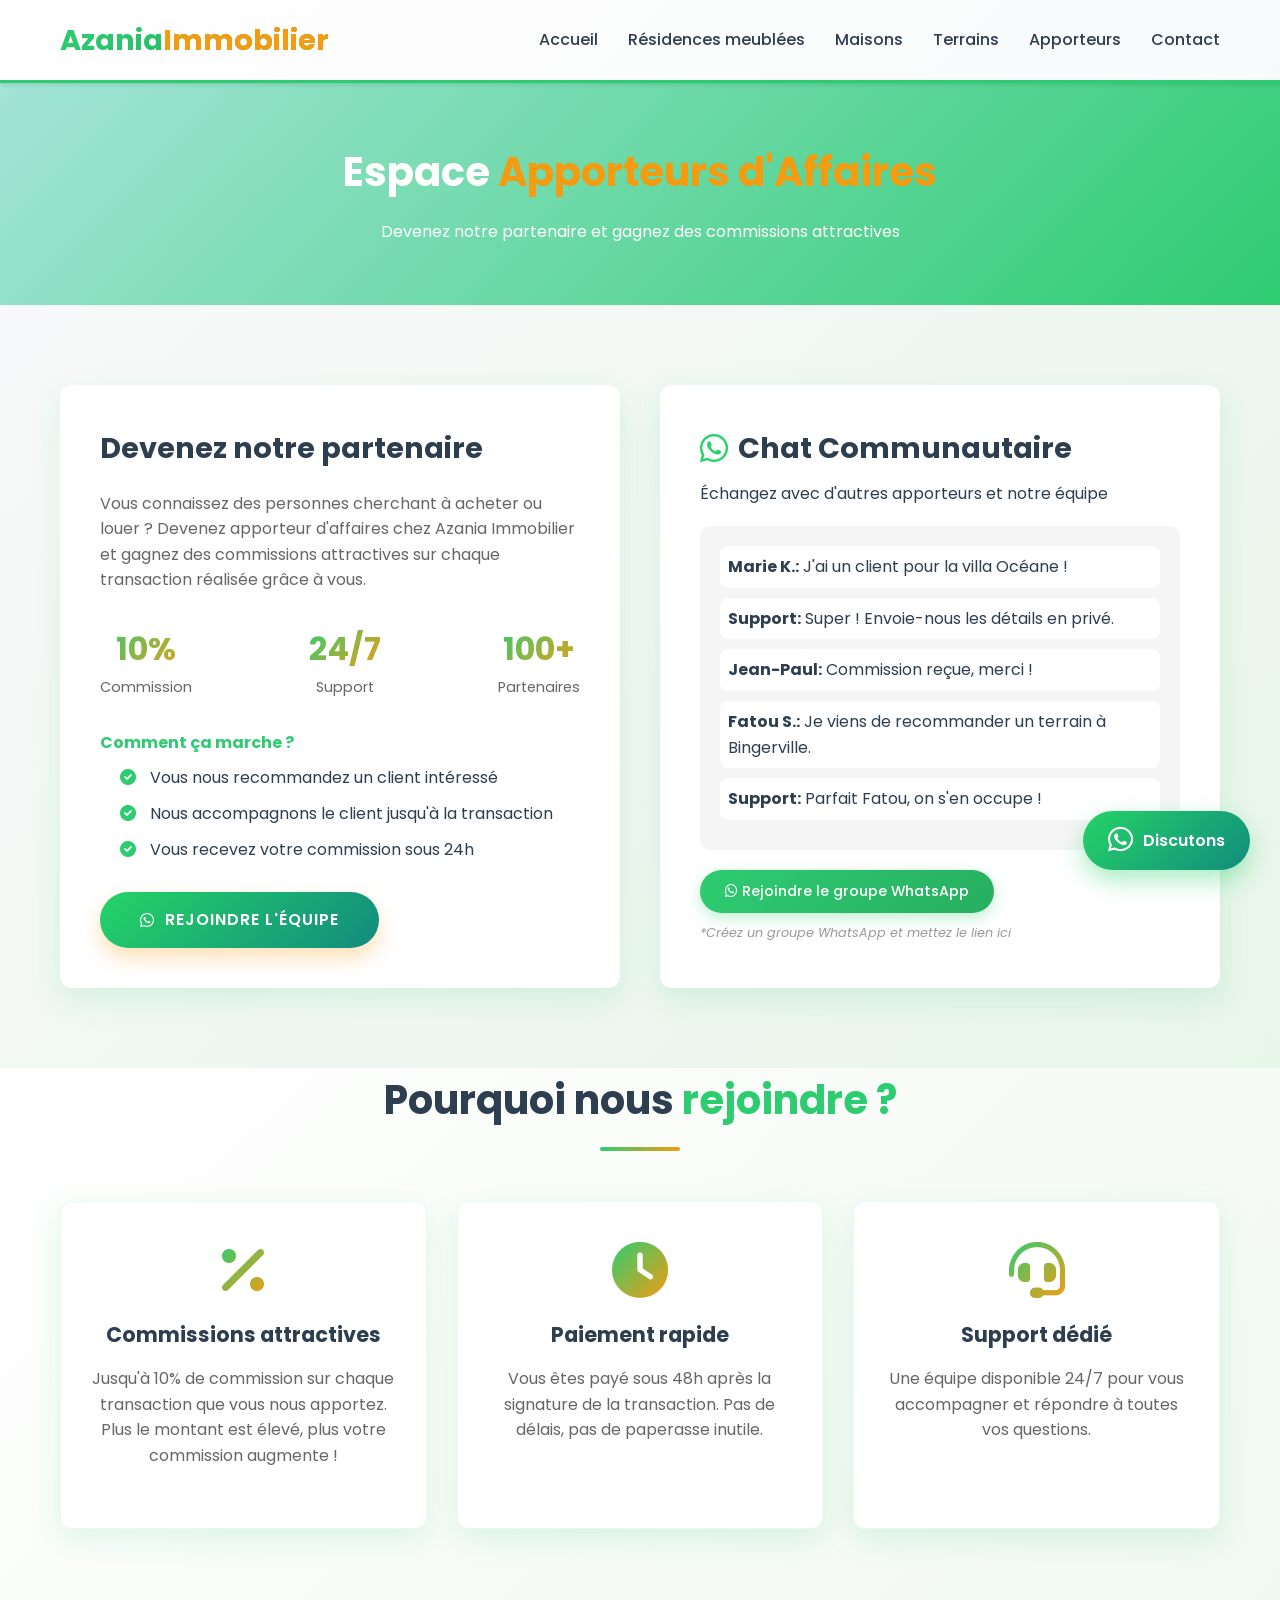
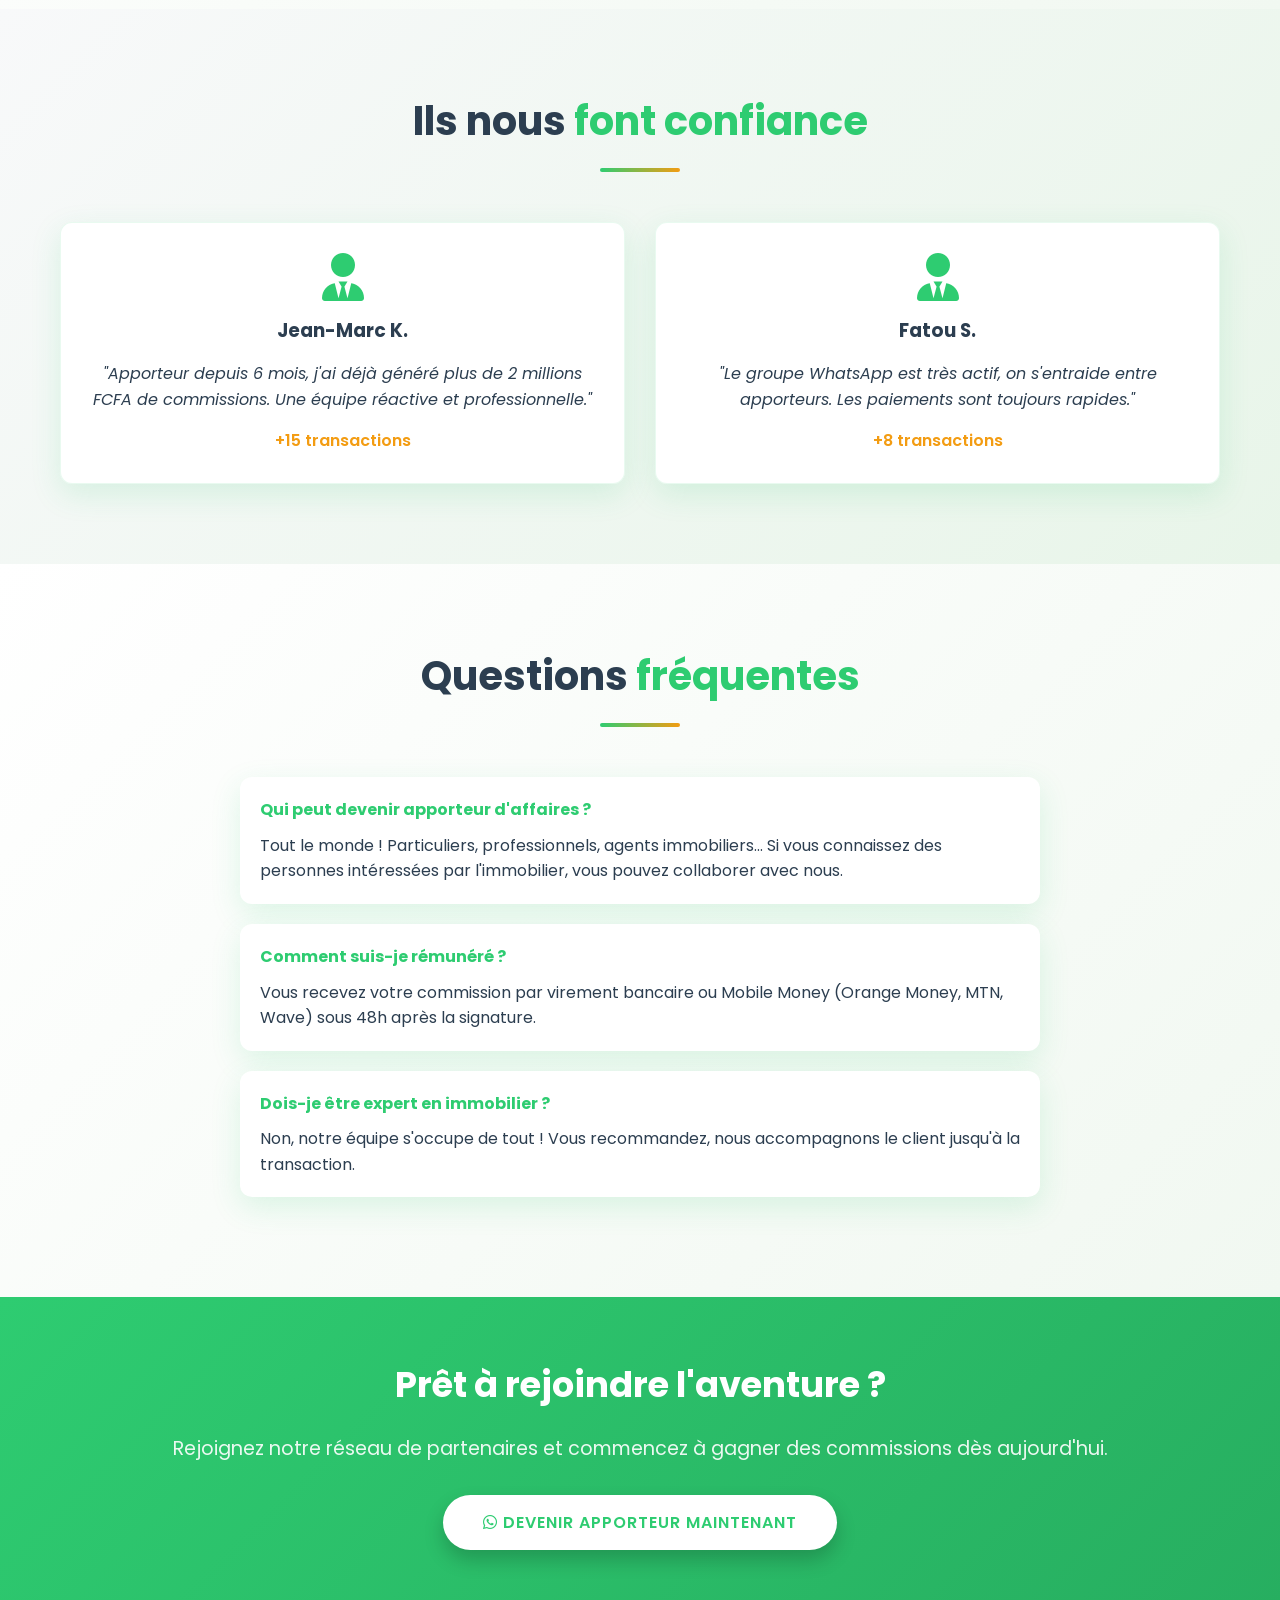
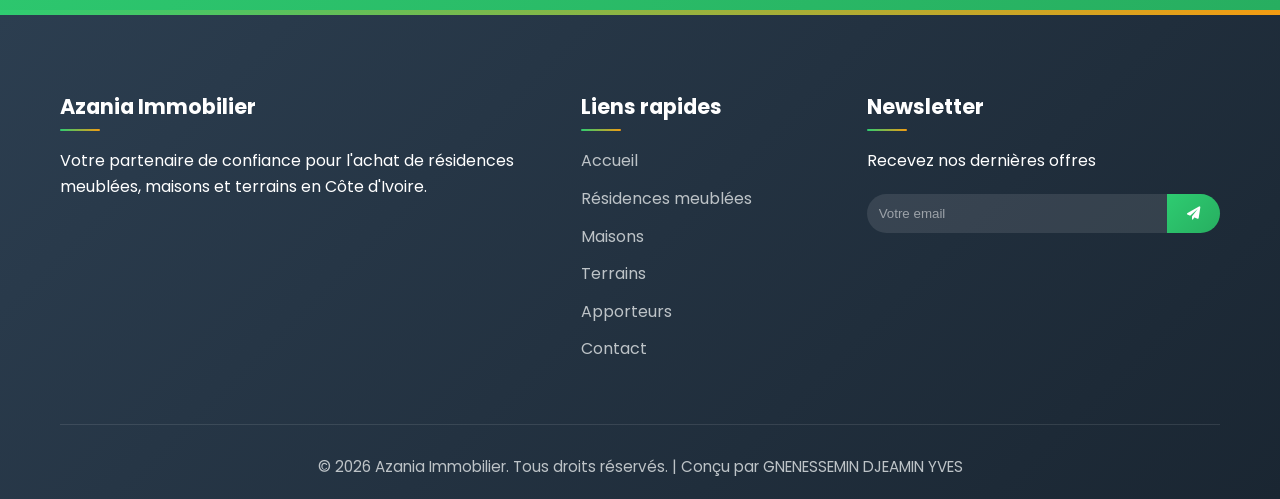
==== commit 5858583e: "ADD IN GITHUB" ====
--- a/apporteurs.html
+++ b/apporteurs.html
@@ -5,8 +5,8 @@
     <meta charset="UTF-8">
     <meta name="viewport" content="width=device-width, initial-scale=1.0">
     <meta name="description"
-        content="Devenez apporteur d'affaires chez Immobilier Prestige et gagnez des commissions attractives. Rejoignez notre réseau de partenaires immobiliers en Côte d'Ivoire.">
-    <title>Apporteurs d'affaires - Immobilier Prestige</title>
+        content="Devenez apporteur d'affaires chez Azania Immobilier et gagnez des commissions attractives. Rejoignez notre réseau de partenaires immobiliers en Côte d'Ivoire.">
+    <title>Apporteurs d'affaires - Azania Immobilier</title>
     <link rel="stylesheet" href="style.css">
     <link href="https://fonts.googleapis.com/css2?family=Poppins:wght@300;400;500;600;700&display=swap"
         rel="stylesheet">
@@ -17,7 +17,7 @@
     <header>
         <div class="container">
             <div class="logo">
-                <h1>Immobilier<span>Prestige</span></h1>
+                <h1>Azania<span>Immobilier</span></h1>
             </div>
             <nav>
                 <ul>
@@ -51,12 +51,12 @@
                     <div class="business-info">
                         <h3>Devenez notre partenaire</h3>
                         <p>Vous connaissez des personnes cherchant à acheter ou louer ? Devenez apporteur d'affaires
-                            chez Immobilier Prestige et gagnez des commissions attractives sur chaque transaction
+                            chez Azania Immobilier et gagnez des commissions attractives sur chaque transaction
                             réalisée grâce à vous.</p>
 
                         <div class="stats-mini">
                             <div class="stat-mini">
-                                <span class="stat-mini-number">5%</span>
+                                <span class="stat-mini-number">10%</span>
                                 <span class="stat-mini-label">Commission</span>
                             </div>
                             <div class="stat-mini">
@@ -79,10 +79,10 @@
                                 client jusqu'à la transaction</li>
                             <li style="margin-bottom: 10px;"><i class="fas fa-check-circle"
                                     style="color: var(--primary-color); margin-right: 10px;"></i> Vous recevez votre
-                                commission sous 48h</li>
+                                commission sous 24h</li>
                         </ul>
 
-                        <a href="https://wa.me/2250123456789?text=Bonjour%2C%20je%20souhaite%20devenir%20apporteur%20d'affaires%20chez%20Immobilier%20Prestige"
+                        <a href="https://chat.whatsapp.com/E3N0rNWLaUIFo9zSd11wr8"
                             class="btn business-btn" target="_blank">
                             <i class="fab fa-whatsapp"></i> Rejoindre l'équipe
                         </a>
@@ -108,7 +108,7 @@
                                 <strong>Support:</strong> Parfait Fatou, on s'en occupe !
                             </div>
                         </div>
-                        <a href="https://chat.whatsapp.com/LIEN_DU_GROUPE" class="btn-small" target="_blank">
+                        <a href="https://chat.whatsapp.com/E3N0rNWLaUIFo9zSd11wr8" class="btn-small" target="_blank">
                             <i class="fab fa-whatsapp"></i> Rejoindre le groupe WhatsApp
                         </a>
                         <p class="chat-note">*Créez un groupe WhatsApp et mettez le lien ici</p>
@@ -204,7 +204,7 @@
                 <h2 style="font-size: 2.2rem; margin-bottom: 20px;">Prêt à rejoindre l'aventure ?</h2>
                 <p style="font-size: 1.2rem; margin-bottom: 30px; opacity: 0.9;">Rejoignez notre réseau de partenaires
                     et commencez à gagner des commissions dès aujourd'hui.</p>
-                <a href="https://wa.me/2250123456789?text=Bonjour%2C%20je%20souhaite%20devenir%20apporteur%20d'affaires%20chez%20Immobilier%20Prestige"
+                <a href="https://chat.whatsapp.com/E3N0rNWLaUIFo9zSd11wr8"
                     class="btn" target="_blank"
                     style="background: white; color: var(--primary-color); box-shadow: 0 10px 20px rgba(0,0,0,0.2);">
                     <i class="fab fa-whatsapp"></i> Devenir apporteur maintenant
@@ -217,7 +217,7 @@
         <div class="container">
             <div class="footer-content">
                 <div class="footer-about">
-                    <h3>Immobilier Prestige</h3>
+                    <h3>Azania Immobilier</h3>
                     <p>Votre partenaire de confiance pour l'achat de résidences meublées, maisons et terrains en Côte
                         d'Ivoire.</p>
                 </div>
@@ -242,16 +242,18 @@
                 </div>
             </div>
             <div class="footer-bottom">
-                <p>&copy; 2026 Immobilier Prestige. Tous droits réservés. | Conçu par GNENESSEMIN DJEAMIN YVES</p>
+                <p>&copy; 2026 Azania Immobilier. Tous droits réservés. | Conçu par GNENESSEMIN DJEAMIN YVES</p>
             </div>
         </div>
     </footer>
 
     <!-- BOUTON WHATSAPP FLOTTANT -->
-    <a href="https://wa.me/2250123456789?text=Bonjour%20Immobilier%20Prestige" class="whatsapp-float" target="_blank">
-        <i class="fab fa-whatsapp"></i>
-        <span>Discutons</span>
-    </a>
+    <a href="https://wa.me/2250710076550?text=Bonjour%20%2C%20je%20souhaite%20obtenir%20des%20informations%20sur%20vos%20biens%20immobiliers%20en%20C%C3%B4te%20d%27Ivoire." 
+   class="whatsapp-float" 
+   target="_blank">
+    <i class="fab fa-whatsapp"></i>
+    <span>Discutons</span>
+</a>
 
     <script src="script.js"></script>
 </body>
